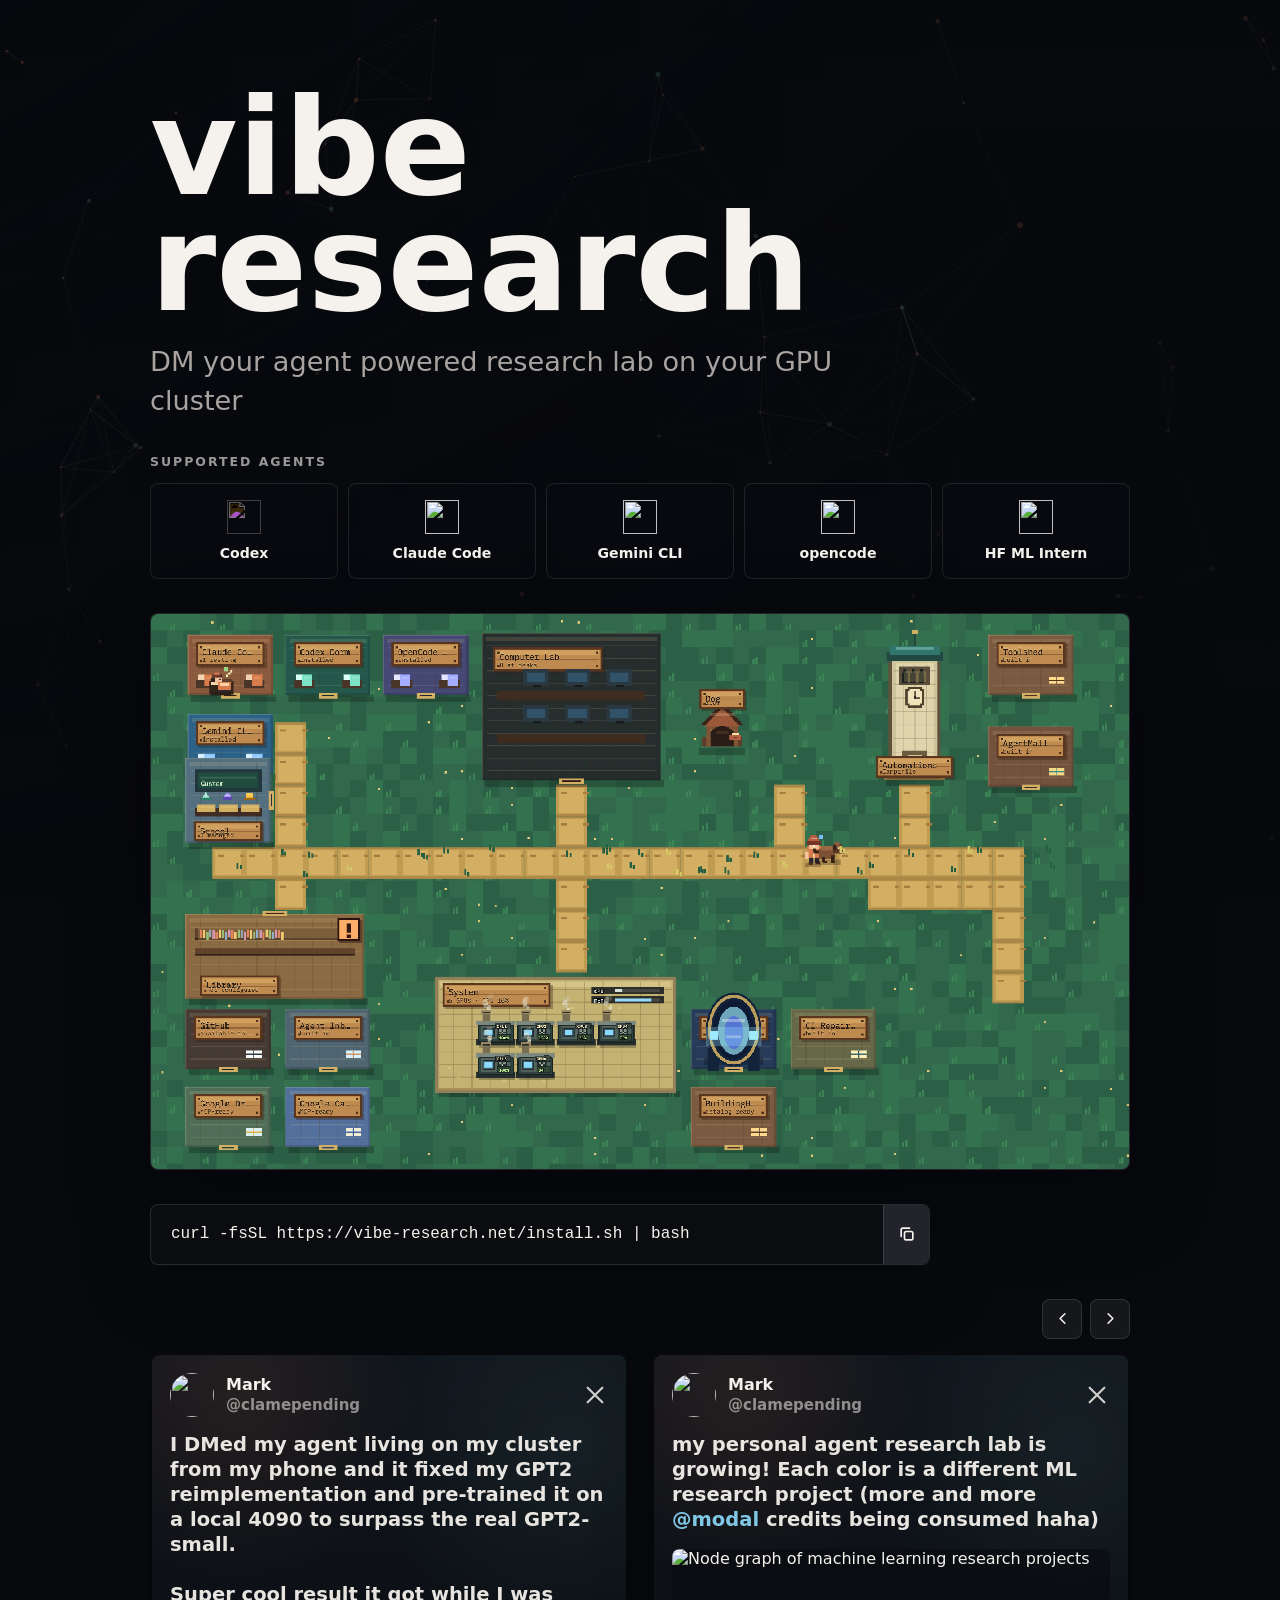
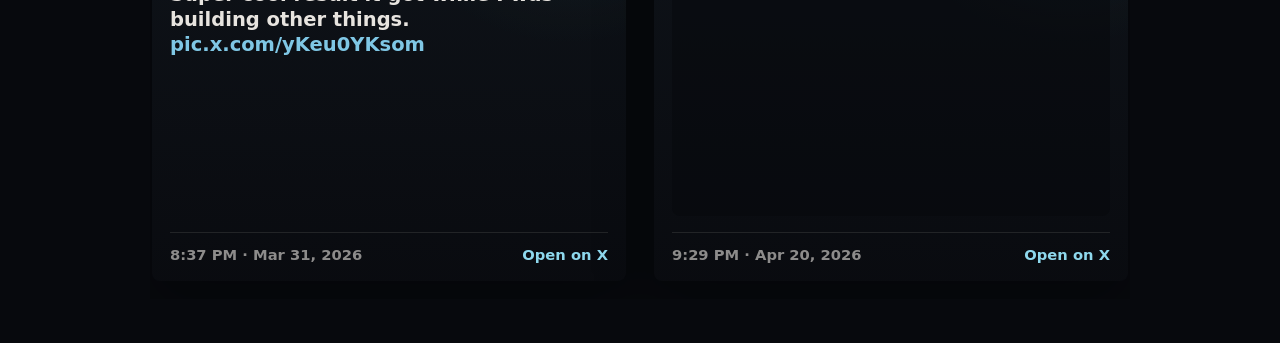
==== index.html @ 7eaaf7f4 "Add Agent Town screenshot to homepage" ====
<!doctype html>
<html lang="en">
  <head>
    <meta charset="utf-8">
    <meta name="viewport" content="width=device-width, initial-scale=1">
    <meta
      name="description"
      content="DM your agent powered research lab on your GPU cluster"
    >
    <link
      rel="icon"
      href="data:image/svg+xml,%3Csvg xmlns='http://www.w3.org/2000/svg' viewBox='0 0 64 64'%3E%3Crect width='64' height='64' rx='14' fill='%23111114'/%3E%3Cpath d='M13 42 25 17l10 21 6-13 10 17' fill='none' stroke='%23ff8c5f' stroke-width='5' stroke-linecap='round' stroke-linejoin='round'/%3E%3Cpath d='M13 50h38' stroke='%23f5f1ec' stroke-width='5' stroke-linecap='round'/%3E%3C/svg%3E"
    >
    <title>vibe research</title>
    <style>
      :root {
        color-scheme: dark;
        font-family:
          Inter, ui-sans-serif, system-ui, -apple-system, BlinkMacSystemFont,
          "Segoe UI", sans-serif;
        --bg: #07090d;
        --panel-2: #23242b;
        --line: rgba(245, 241, 236, 0.12);
        --text: #f5f1ec;
        --muted: #a8a3a0;
        --accent: #ff8c5f;
        --accent-2: #7ac7b7;
      }

      * {
        box-sizing: border-box;
      }

      html {
        min-height: 100%;
        background: var(--bg);
      }

      body {
        min-height: 100vh;
        margin: 0;
        overflow-x: hidden;
        background: var(--bg);
        color: var(--text);
        font-synthesis: none;
        text-rendering: optimizeLegibility;
      }

      button,
      code {
        font: inherit;
      }

      button {
        border: 0;
      }

      a {
        color: inherit;
      }

      .graph-bg {
        position: fixed;
        inset: 0;
        z-index: 0;
        width: 100vw;
        height: 100vh;
        pointer-events: none;
      }

      body::after {
        content: "";
        position: fixed;
        inset: 0;
        z-index: 0;
        pointer-events: none;
        background:
          linear-gradient(90deg, rgba(7, 9, 13, 0.12), rgba(7, 9, 13, 0.5) 72%),
          linear-gradient(180deg, rgba(7, 9, 13, 0.02), rgba(7, 9, 13, 0.7));
      }

      .page {
        position: relative;
        z-index: 1;
        width: min(980px, calc(100% - 32px));
        min-height: 100vh;
        margin: 0 auto;
        padding: clamp(56px, 10vh, 110px) 0 44px;
        display: grid;
        align-content: start;
        gap: 34px;
      }

      .hero {
        display: grid;
        gap: 22px;
      }

      h1 {
        margin: 0;
        color: var(--text);
        font-size: clamp(3.4rem, 11vw, 8.4rem);
        font-weight: 850;
        line-height: 0.86;
        letter-spacing: 0;
      }

      .description {
        max-width: 720px;
        margin: 0;
        color: var(--muted);
        font-size: clamp(1.16rem, 2.7vw, 1.7rem);
        line-height: 1.42;
      }

      .command-block {
        width: min(780px, 100%);
        border: 1px solid var(--line);
        border-radius: 8px;
        display: grid;
        grid-template-columns: 1fr 46px;
        align-items: stretch;
        overflow: hidden;
        background: rgba(13, 14, 18, 0.8);
        box-shadow: 0 20px 68px rgba(0, 0, 0, 0.26);
      }

      pre {
        min-width: 0;
        margin: 0;
        padding: 18px 20px;
        overflow-x: auto;
      }

      code {
        color: #f7f2eb;
        font-family: "SFMono-Regular", Consolas, "Liberation Mono", monospace;
        font-size: clamp(0.86rem, 2vw, 1rem);
        line-height: 1.45;
        white-space: nowrap;
      }

      .copy-button {
        width: 46px;
        min-height: 46px;
        border-left: 1px solid var(--line);
        display: grid;
        place-items: center;
        background: var(--panel-2);
        color: var(--text);
        cursor: pointer;
        transition:
          background 160ms ease,
          color 160ms ease;
      }

      .copy-button:hover,
      .copy-button:focus-visible {
        background: #2e3039;
        color: var(--accent);
        outline: none;
      }

      .copy-button svg {
        width: 20px;
        height: 20px;
      }

      .copy-status {
        position: absolute;
        width: 1px;
        height: 1px;
        overflow: hidden;
        clip: rect(0, 0, 0, 0);
        white-space: nowrap;
      }

      .agents-section {
        display: grid;
        gap: 14px;
      }

      .section-title {
        margin: 0;
        color: rgba(245, 241, 236, 0.62);
        font-size: 0.78rem;
        font-weight: 780;
        letter-spacing: 0.16em;
        text-transform: uppercase;
      }

      .agent-grid {
        display: grid;
        grid-template-columns: repeat(5, minmax(0, 1fr));
        gap: 10px;
      }

      .agent-card {
        min-height: 96px;
        border: 1px solid rgba(245, 241, 236, 0.1);
        border-radius: 8px;
        padding: 14px 12px;
        display: grid;
        align-content: center;
        justify-items: center;
        gap: 11px;
        background: rgba(10, 12, 17, 0.58);
        backdrop-filter: blur(8px);
      }

      .agent-logo {
        width: 34px;
        height: 34px;
        object-fit: contain;
      }

      .agent-logo.is-inverted {
        filter: invert(1);
      }

      .agent-name {
        color: var(--text);
        font-size: 0.88rem;
        font-weight: 760;
        line-height: 1.2;
        text-align: center;
      }

      .product-shot {
        width: 100%;
        display: grid;
      }

      .product-shot img {
        display: block;
        width: 100%;
        height: auto;
        border: 1px solid rgba(245, 241, 236, 0.12);
        border-radius: 8px;
        background: rgba(10, 12, 17, 0.58);
        box-shadow: 0 26px 80px rgba(0, 0, 0, 0.34);
        image-rendering: pixelated;
      }

      .install-section {
        display: grid;
        justify-items: start;
      }

      .carousel-shell {
        display: grid;
        gap: 16px;
      }

      .carousel-controls {
        display: flex;
        justify-content: flex-end;
        gap: 8px;
      }

      .carousel-button {
        width: 40px;
        height: 40px;
        border: 1px solid var(--line);
        border-radius: 8px;
        display: grid;
        place-items: center;
        background: rgba(25, 26, 31, 0.86);
        color: var(--text);
        cursor: pointer;
        transition:
          border-color 160ms ease,
          color 160ms ease,
          transform 160ms ease;
      }

      .carousel-button:hover,
      .carousel-button:focus-visible {
        border-color: rgba(255, 140, 95, 0.56);
        color: var(--accent);
        outline: none;
      }

      .carousel-button:active {
        transform: translateY(1px);
      }

      .carousel-button svg {
        width: 19px;
        height: 19px;
      }

      .tweet-carousel {
        display: grid;
        grid-auto-columns: minmax(300px, min(560px, 86vw));
        grid-auto-flow: column;
        gap: 28px;
        overflow-x: auto;
        overscroll-behavior-x: contain;
        padding: 0 2px 18px;
        scroll-padding-inline: 2px;
        scroll-snap-type: x mandatory;
        scrollbar-color: rgba(255, 140, 95, 0.7) transparent;
      }

      .tweet-card {
        position: relative;
        min-height: 292px;
        border-radius: 8px;
        padding: 18px;
        display: flex;
        flex-direction: column;
        gap: 16px;
        overflow: hidden;
        background:
          linear-gradient(180deg, rgba(17, 23, 30, 0.9), rgba(10, 12, 17, 0.78)),
          rgba(10, 12, 17, 0.7);
        box-shadow: 0 22px 60px rgba(0, 0, 0, 0.3);
        scroll-snap-align: start;
      }

      .tweet-card::before {
        content: "";
        position: absolute;
        inset: 0;
        background:
          radial-gradient(circle at 18% 8%, rgba(255, 140, 95, 0.13), transparent 30%),
          radial-gradient(circle at 88% 18%, rgba(122, 199, 183, 0.1), transparent 34%);
        opacity: 0.72;
        pointer-events: none;
      }

      .tweet-card > * {
        position: relative;
        z-index: 1;
      }

      .tweet-link {
        display: flex;
        flex-direction: column;
        gap: 16px;
        min-height: 100%;
        color: inherit;
        text-decoration: none;
      }

      .tweet-header {
        display: grid;
        grid-template-columns: 44px 1fr 24px;
        align-items: center;
        gap: 12px;
      }

      .tweet-avatar {
        width: 44px;
        height: 44px;
        border-radius: 999px;
        object-fit: cover;
      }

      .tweet-author {
        display: grid;
        gap: 2px;
        min-width: 0;
      }

      .tweet-name {
        color: var(--text);
        font-size: 1rem;
        font-weight: 800;
        line-height: 1.1;
      }

      .tweet-handle {
        color: rgba(245, 241, 236, 0.54);
        font-size: 0.94rem;
        font-weight: 680;
        line-height: 1.2;
      }

      .tweet-x {
        width: 22px;
        height: 22px;
        color: rgba(245, 241, 236, 0.84);
      }

      .tweet-text {
        margin: 0;
        color: rgba(245, 241, 236, 0.94);
        font-size: clamp(1.02rem, 2vw, 1.22rem);
        font-weight: 640;
        line-height: 1.28;
      }

      .tweet-text .mention,
      .tweet-text .post-link {
        color: #7fc7e5;
      }

      .tweet-media {
        width: 100%;
        aspect-ratio: 1.64 / 1;
        border-radius: 8px;
        object-fit: cover;
        background: rgba(7, 9, 13, 0.5);
      }

      .tweet-spacer {
        flex: 1;
      }

      .tweet-footer {
        margin-top: auto;
        border-top: 1px solid rgba(245, 241, 236, 0.1);
        padding-top: 13px;
        display: flex;
        align-items: center;
        justify-content: space-between;
        gap: 18px;
        color: rgba(245, 241, 236, 0.56);
        font-size: 0.92rem;
        font-weight: 680;
      }

      .tweet-cta {
        color: #8ed8ed;
        white-space: nowrap;
      }

      @media (max-width: 640px) {
        .page {
          width: min(100% - 24px, 980px);
          padding-top: 42px;
          gap: 26px;
        }

        .hero {
          gap: 18px;
        }

        .command-block {
          grid-template-columns: 1fr 44px;
        }

        pre {
          padding: 15px 14px;
        }

        code {
          white-space: normal;
          overflow-wrap: anywhere;
        }

        .agent-grid {
          grid-template-columns: repeat(2, minmax(0, 1fr));
        }

        .agent-card:last-child {
          grid-column: 1 / -1;
        }

        .tweet-carousel {
          grid-auto-columns: minmax(282px, 88vw);
          gap: 18px;
        }

        .tweet-card {
          padding: 16px;
        }

        .tweet-footer {
          align-items: flex-start;
          flex-direction: column;
          gap: 8px;
        }
      }
    </style>
  </head>
  <body>
    <canvas class="graph-bg" aria-hidden="true"></canvas>
    <main class="page">
      <section class="hero" aria-labelledby="hero-title">
        <h1 id="hero-title">vibe research</h1>
        <p class="description">DM your agent powered research lab on your GPU cluster</p>
      </section>

      <section class="agents-section" aria-labelledby="agents-title">
        <h2 class="section-title" id="agents-title">Supported agents</h2>
        <div class="agent-grid">
          <div class="agent-card">
            <img class="agent-logo is-inverted" src="https://cdn.jsdelivr.net/npm/simple-icons@latest/icons/openai.svg" alt="" loading="lazy">
            <span class="agent-name">Codex</span>
          </div>
          <div class="agent-card">
            <img class="agent-logo" src="https://cdn.simpleicons.org/anthropic/white" alt="" loading="lazy">
            <span class="agent-name">Claude Code</span>
          </div>
          <div class="agent-card">
            <img class="agent-logo" src="https://cdn.simpleicons.org/googlegemini/white" alt="" loading="lazy">
            <span class="agent-name">Gemini CLI</span>
          </div>
          <div class="agent-card">
            <img class="agent-logo" src="https://opencode.ai/favicon.svg" alt="" loading="lazy">
            <span class="agent-name">opencode</span>
          </div>
          <div class="agent-card">
            <img class="agent-logo" src="https://cdn.simpleicons.org/huggingface/white" alt="" loading="lazy">
            <span class="agent-name">HF ML Intern</span>
          </div>
        </div>
      </section>

      <section class="product-shot" aria-label="Vibe Research town preview">
        <img
          src="assets/agent-town-homepage.png"
          alt="Pixel-art Vibe Research town with agent buildings, a system dashboard, and automation tools"
          width="2442"
          height="1384"
          loading="eager"
        >
      </section>

      <section class="install-section" aria-label="Install command">
        <div class="command-block">
          <pre><code id="install-command">curl -fsSL https://vibe-research.net/install.sh | bash</code></pre>
          <button class="copy-button" type="button" aria-label="Copy install command" title="Copy install command">
            <svg viewBox="0 0 24 24" fill="none" aria-hidden="true">
              <rect x="9" y="9" width="10" height="10" rx="2" stroke="currentColor" stroke-width="2"/>
              <path d="M5 15V7a2 2 0 0 1 2-2h8" stroke="currentColor" stroke-width="2" stroke-linecap="round"/>
            </svg>
          </button>
          <span class="copy-status" aria-live="polite"></span>
        </div>
      </section>

      <section class="carousel-shell" aria-label="Twitter posts">
        <div class="carousel-controls" aria-hidden="false">
          <button class="carousel-button" type="button" data-carousel-prev aria-label="Previous post" title="Previous post">
            <svg viewBox="0 0 24 24" fill="none" aria-hidden="true">
              <path d="m15 18-6-6 6-6" stroke="currentColor" stroke-width="2" stroke-linecap="round" stroke-linejoin="round"/>
            </svg>
          </button>
          <button class="carousel-button" type="button" data-carousel-next aria-label="Next post" title="Next post">
            <svg viewBox="0 0 24 24" fill="none" aria-hidden="true">
              <path d="m9 6 6 6-6 6" stroke="currentColor" stroke-width="2" stroke-linecap="round" stroke-linejoin="round"/>
            </svg>
          </button>
        </div>
        <div class="tweet-carousel">
          <article class="tweet-card">
            <a class="tweet-link" href="https://twitter.com/clamepending/status/2039185482639462763" target="_blank" rel="noopener noreferrer">
              <div class="tweet-header">
                <img class="tweet-avatar" src="https://pbs.twimg.com/profile_images/2018949554578829313/se3XyS46_normal.jpg" alt="" loading="lazy">
                <div class="tweet-author">
                  <span class="tweet-name">Mark</span>
                  <span class="tweet-handle">@clamepending</span>
                </div>
                <svg class="tweet-x" viewBox="0 0 24 24" fill="none" aria-hidden="true">
                  <path d="m4 4 16 16M20 4 4 20" stroke="currentColor" stroke-width="2.35" stroke-linecap="round"/>
                </svg>
              </div>
              <p class="tweet-text">
                I DMed my agent living on my cluster from my phone and it fixed my GPT2 reimplementation and pre-trained it on a local 4090 to surpass the real GPT2-small.<br><br>
                Super cool result it got while I was building other things. <span class="post-link">pic.x.com/yKeu0YKsom</span>
              </p>
              <div class="tweet-spacer"></div>
              <div class="tweet-footer">
                <span>8:37 PM · Mar 31, 2026</span>
                <span class="tweet-cta">Open on X</span>
              </div>
            </a>
          </article>
          <article class="tweet-card">
            <a class="tweet-link" href="https://twitter.com/clamepending/status/2046446202657616231" target="_blank" rel="noopener noreferrer">
              <div class="tweet-header">
                <img class="tweet-avatar" src="https://pbs.twimg.com/profile_images/2018949554578829313/se3XyS46_normal.jpg" alt="" loading="lazy">
                <div class="tweet-author">
                  <span class="tweet-name">Mark</span>
                  <span class="tweet-handle">@clamepending</span>
                </div>
                <svg class="tweet-x" viewBox="0 0 24 24" fill="none" aria-hidden="true">
                  <path d="m4 4 16 16M20 4 4 20" stroke="currentColor" stroke-width="2.35" stroke-linecap="round"/>
                </svg>
              </div>
              <p class="tweet-text">
                my personal agent research lab is growing! Each color is a different ML research project (more and more <span class="mention">@modal</span> credits being consumed haha)
              </p>
              <img class="tweet-media" src="https://pbs.twimg.com/media/HGZvs0DbAAATjp2?format=jpg&amp;name=small" alt="Node graph of machine learning research projects" loading="lazy">
              <div class="tweet-footer">
                <span>9:29 PM · Apr 20, 2026</span>
                <span class="tweet-cta">Open on X</span>
              </div>
            </a>
          </article>
        </div>
      </section>
    </main>

    <script>
      const graphCanvas = document.querySelector(".graph-bg");
      const graphContext = graphCanvas.getContext("2d");
      const pointer = {
        x: window.innerWidth * 0.72,
        y: window.innerHeight * 0.34,
        active: false,
      };
      const reducedMotion = window.matchMedia("(prefers-reduced-motion: reduce)").matches;
      let graphWidth = 0;
      let graphHeight = 0;
      let graphRatio = 1;
      let nodes = [];

      const command = document.querySelector("#install-command");
      const copyButton = document.querySelector(".copy-button");
      const copyStatus = document.querySelector(".copy-status");
      const carousel = document.querySelector(".tweet-carousel");
      const previous = document.querySelector("[data-carousel-prev]");
      const next = document.querySelector("[data-carousel-next]");

      function resetGraph() {
        graphRatio = Math.min(window.devicePixelRatio || 1, 2);
        graphWidth = window.innerWidth;
        graphHeight = window.innerHeight;
        graphCanvas.width = Math.floor(graphWidth * graphRatio);
        graphCanvas.height = Math.floor(graphHeight * graphRatio);
        graphCanvas.style.width = `${graphWidth}px`;
        graphCanvas.style.height = `${graphHeight}px`;
        graphContext.setTransform(graphRatio, 0, 0, graphRatio, 0, 0);

        const nodeCount = Math.round(
          Math.min(150, Math.max(70, (graphWidth * graphHeight) / 14500))
        );

        nodes = Array.from({ length: nodeCount }, () => {
          const speed = reducedMotion ? 0 : 0.14 + Math.random() * 0.28;
          const angle = Math.random() * Math.PI * 2;

          return {
            x: Math.random() * graphWidth,
            y: Math.random() * graphHeight,
            vx: Math.cos(angle) * speed,
            vy: Math.sin(angle) * speed,
            r: 0.9 + Math.random() * 1.7,
            tint: Math.random() > 0.5 ? "warm" : "cool",
          };
        });
      }

      function pointerGlow(x, y) {
        const dx = x - pointer.x;
        const dy = y - pointer.y;
        const distance = Math.sqrt(dx * dx + dy * dy);
        const radius = Math.min(420, Math.max(260, graphWidth * 0.26));
        const glow = Math.max(0, 1 - distance / radius);
        return pointer.active ? glow * glow : glow * glow * 0.28;
      }

      function drawGraph() {
        graphContext.clearRect(0, 0, graphWidth, graphHeight);
        graphContext.fillStyle = "#07090d";
        graphContext.fillRect(0, 0, graphWidth, graphHeight);

        const maxDistance = Math.min(210, Math.max(130, graphWidth / 7));

        for (let index = 0; index < nodes.length; index += 1) {
          const node = nodes[index];

          if (!reducedMotion) {
            node.x += node.vx;
            node.y += node.vy;

            if (node.x < -12) node.x = graphWidth + 12;
            if (node.x > graphWidth + 12) node.x = -12;
            if (node.y < -12) node.y = graphHeight + 12;
            if (node.y > graphHeight + 12) node.y = -12;
          }

          for (let nextIndex = index + 1; nextIndex < nodes.length; nextIndex += 1) {
            const other = nodes[nextIndex];
            const dx = node.x - other.x;
            const dy = node.y - other.y;
            const distance = Math.sqrt(dx * dx + dy * dy);

            if (distance > maxDistance) continue;

            const midX = (node.x + other.x) / 2;
            const midY = (node.y + other.y) / 2;
            const localGlow = pointerGlow(midX, midY);
            const alpha = (1 - distance / maxDistance) * (0.14 + localGlow * 1.05);

            graphContext.strokeStyle = `rgba(245, 241, 236, ${alpha})`;
            graphContext.lineWidth = 0.65 + localGlow * 1.7;
            graphContext.beginPath();
            graphContext.moveTo(node.x, node.y);
            graphContext.lineTo(other.x, other.y);
            graphContext.stroke();
          }
        }

        for (const node of nodes) {
          const localGlow = pointerGlow(node.x, node.y);
          const alpha = 0.22 + localGlow * 0.9;
          const color = node.tint === "warm" ? "255, 140, 95" : "122, 199, 183";

          graphContext.fillStyle = `rgba(${color}, ${alpha})`;
          graphContext.beginPath();
          graphContext.arc(node.x, node.y, node.r + localGlow * 2.7, 0, Math.PI * 2);
          graphContext.fill();

          if (localGlow > 0.18) {
            graphContext.fillStyle = `rgba(245, 241, 236, ${localGlow * 0.72})`;
            graphContext.beginPath();
            graphContext.arc(node.x, node.y, node.r * 0.54, 0, Math.PI * 2);
            graphContext.fill();
          }
        }

        requestAnimationFrame(drawGraph);
      }

      window.addEventListener("pointermove", (event) => {
        pointer.x = event.clientX;
        pointer.y = event.clientY;
        pointer.active = true;
      });

      window.addEventListener("pointerleave", () => {
        pointer.active = false;
      });

      window.addEventListener("resize", resetGraph);

      copyButton.addEventListener("click", async () => {
        const text = command.textContent.trim();

        try {
          await navigator.clipboard.writeText(text);
          copyStatus.textContent = "Copied";
        } catch {
          const selection = window.getSelection();
          const range = document.createRange();
          range.selectNodeContents(command);
          selection.removeAllRanges();
          selection.addRange(range);
          copyStatus.textContent = "Selected";
        }
      });

      function scrollCarousel(direction) {
        const card = carousel.querySelector(".tweet-card");
        const amount = card ? card.getBoundingClientRect().width + 28 : 420;
        carousel.scrollBy({ left: direction * amount, behavior: "smooth" });
      }

      previous.addEventListener("click", () => scrollCarousel(-1));
      next.addEventListener("click", () => scrollCarousel(1));

      resetGraph();
      requestAnimationFrame(drawGraph);
    </script>
  </body>
</html>
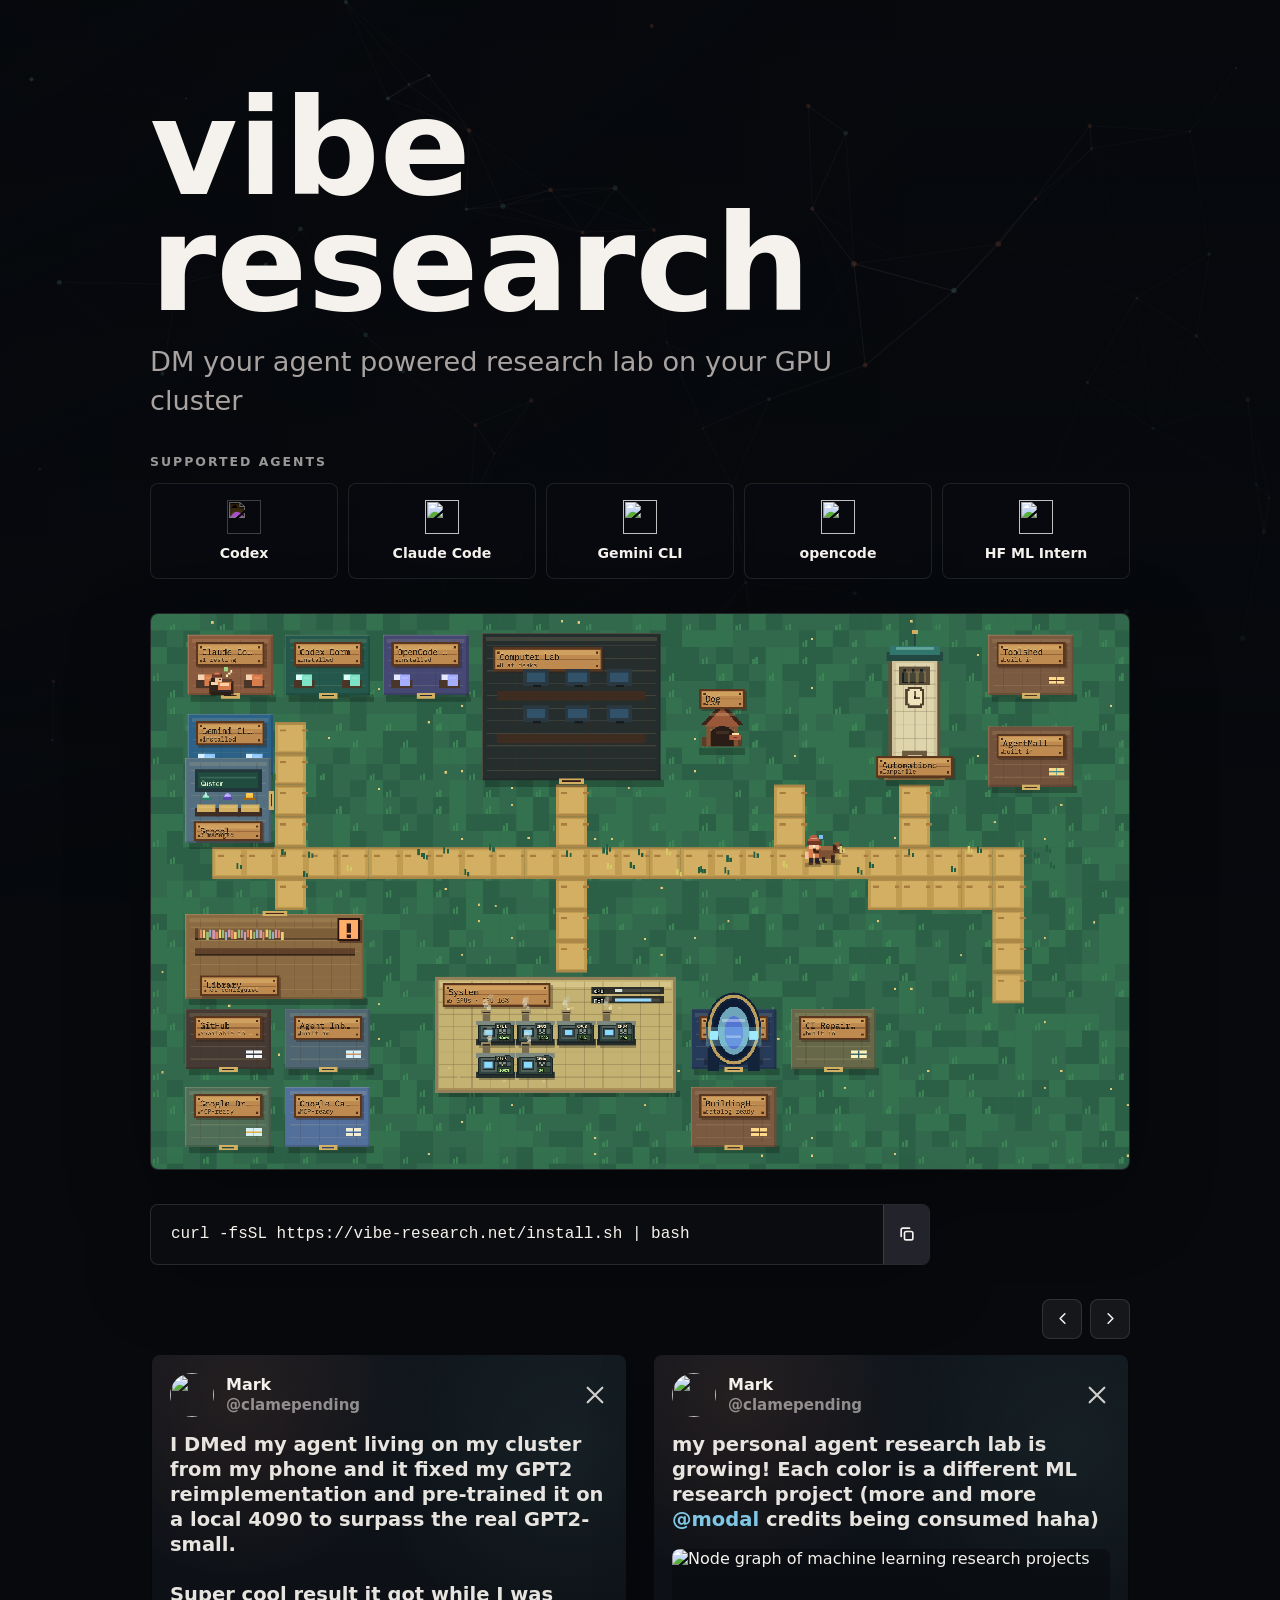
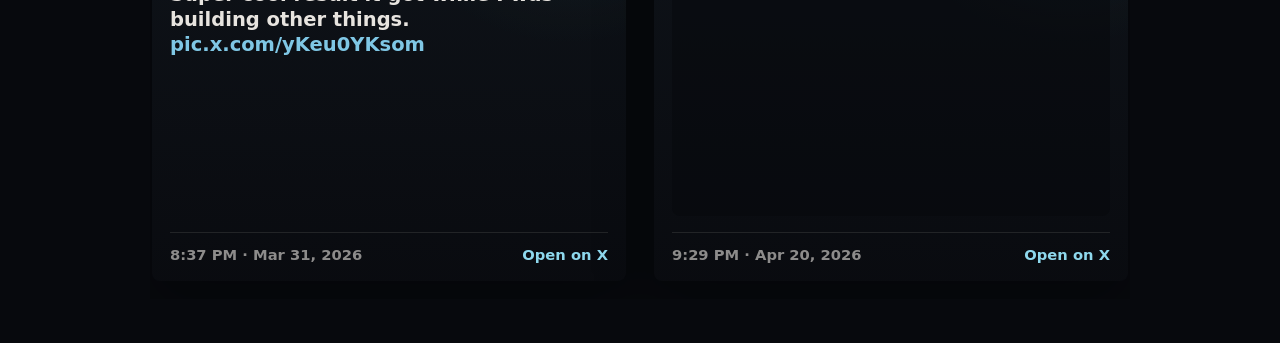
==== commit 565919d3: "Add masterplan page" ====
--- a/index.html
+++ b/index.html
@@ -12,6 +12,11 @@
       href="data:image/svg+xml,%3Csvg xmlns='http://www.w3.org/2000/svg' viewBox='0 0 64 64'%3E%3Crect width='64' height='64' rx='14' fill='%23111114'/%3E%3Cpath d='M13 42 25 17l10 21 6-13 10 17' fill='none' stroke='%23ff8c5f' stroke-width='5' stroke-linecap='round' stroke-linejoin='round'/%3E%3Cpath d='M13 50h38' stroke='%23f5f1ec' stroke-width='5' stroke-linecap='round'/%3E%3C/svg%3E"
     >
     <title>vibe research</title>
+    <script>
+      if (location.hostname === "masterplan.vibe-research.net" && !location.pathname.startsWith("/masterplan/")) {
+        location.replace("/masterplan/");
+      }
+    </script>
     <style>
       :root {
         color-scheme: dark;
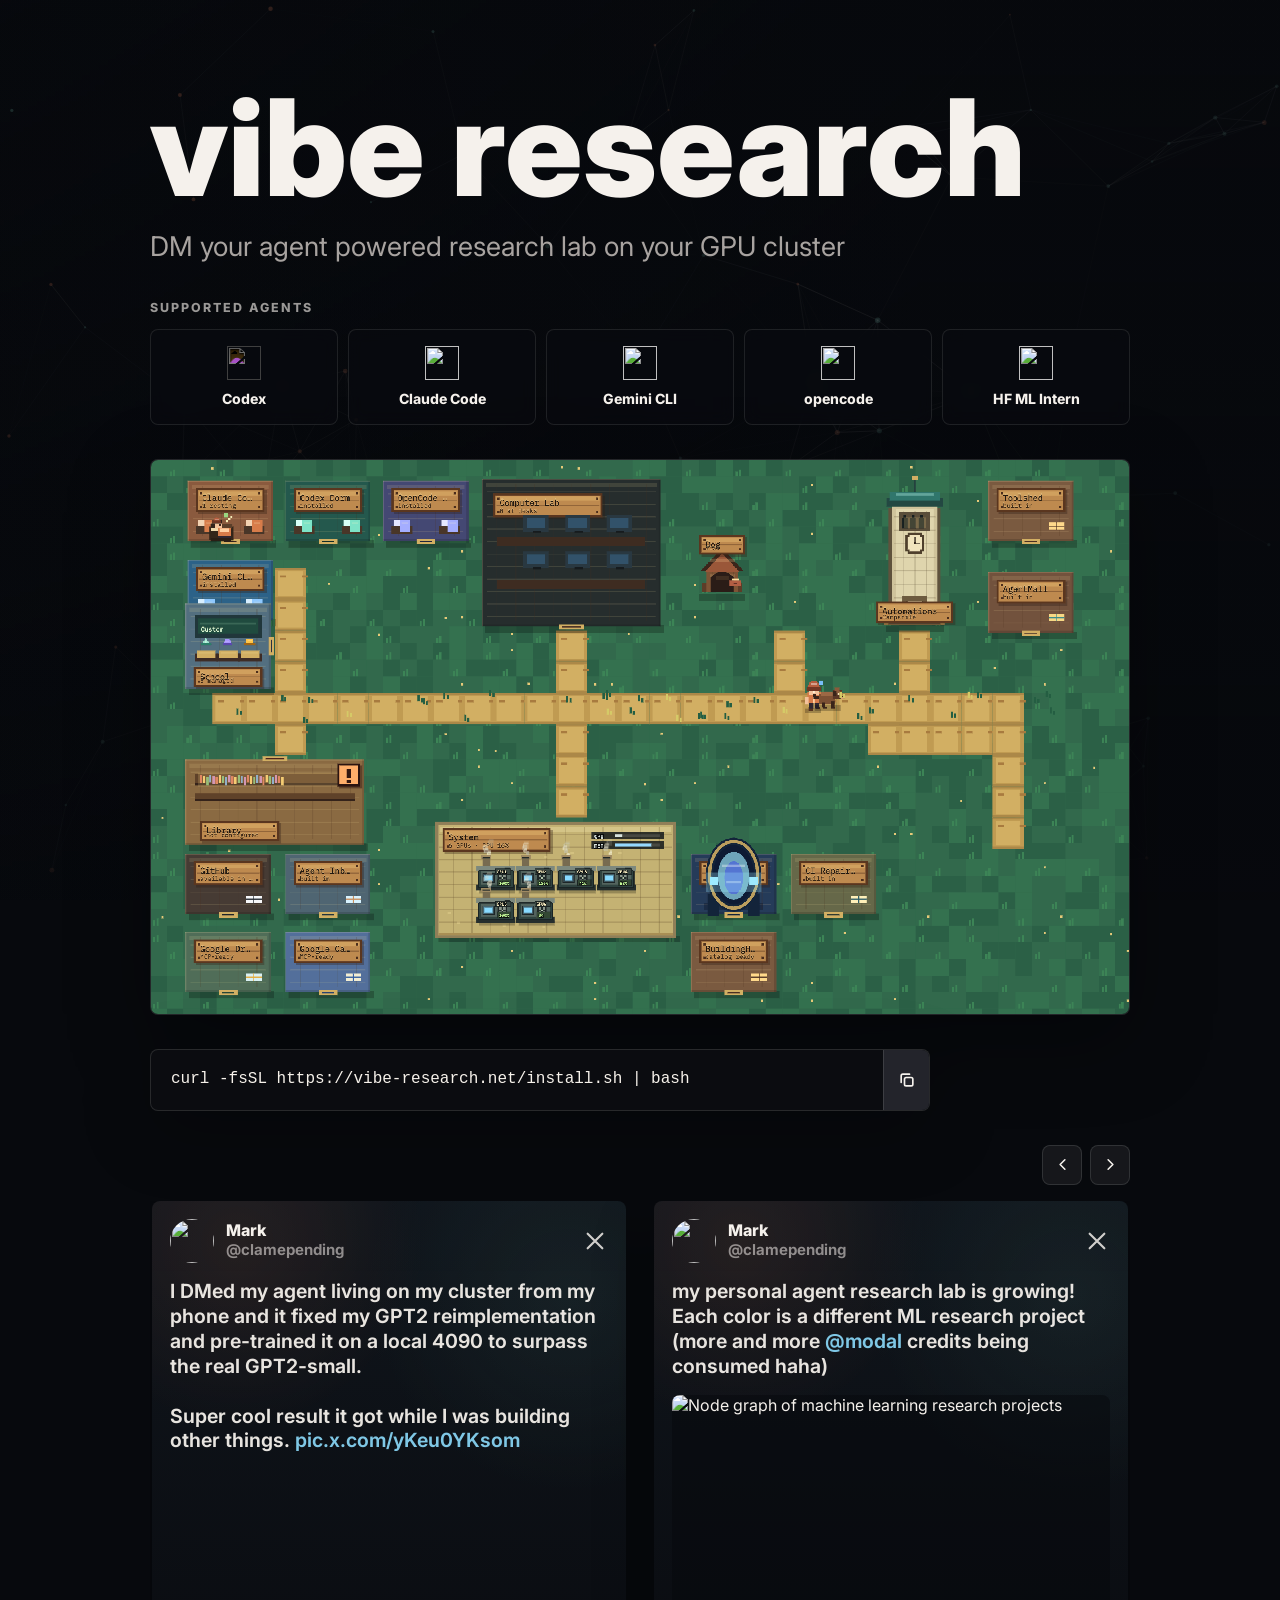
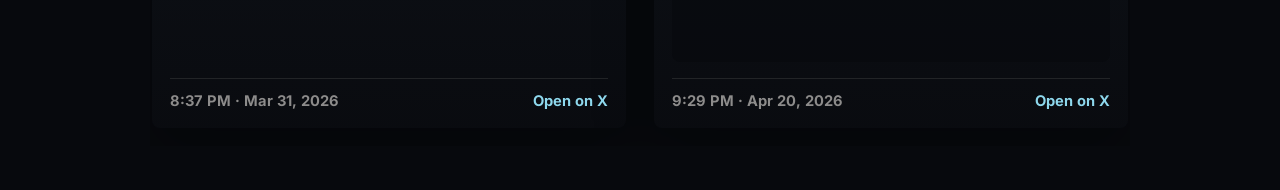
==== commit 4f363ace: "Load Inter font on site pages" ====
--- a/index.html
+++ b/index.html
@@ -7,6 +7,9 @@
       name="description"
       content="DM your agent powered research lab on your GPU cluster"
     >
+    <link rel="preconnect" href="https://fonts.googleapis.com">
+    <link rel="preconnect" href="https://fonts.gstatic.com" crossorigin>
+    <link href="https://fonts.googleapis.com/css2?family=Inter:wght@400..900&display=swap" rel="stylesheet">
     <link
       rel="icon"
       href="data:image/svg+xml,%3Csvg xmlns='http://www.w3.org/2000/svg' viewBox='0 0 64 64'%3E%3Crect width='64' height='64' rx='14' fill='%23111114'/%3E%3Cpath d='M13 42 25 17l10 21 6-13 10 17' fill='none' stroke='%23ff8c5f' stroke-width='5' stroke-linecap='round' stroke-linejoin='round'/%3E%3Cpath d='M13 50h38' stroke='%23f5f1ec' stroke-width='5' stroke-linecap='round'/%3E%3C/svg%3E"
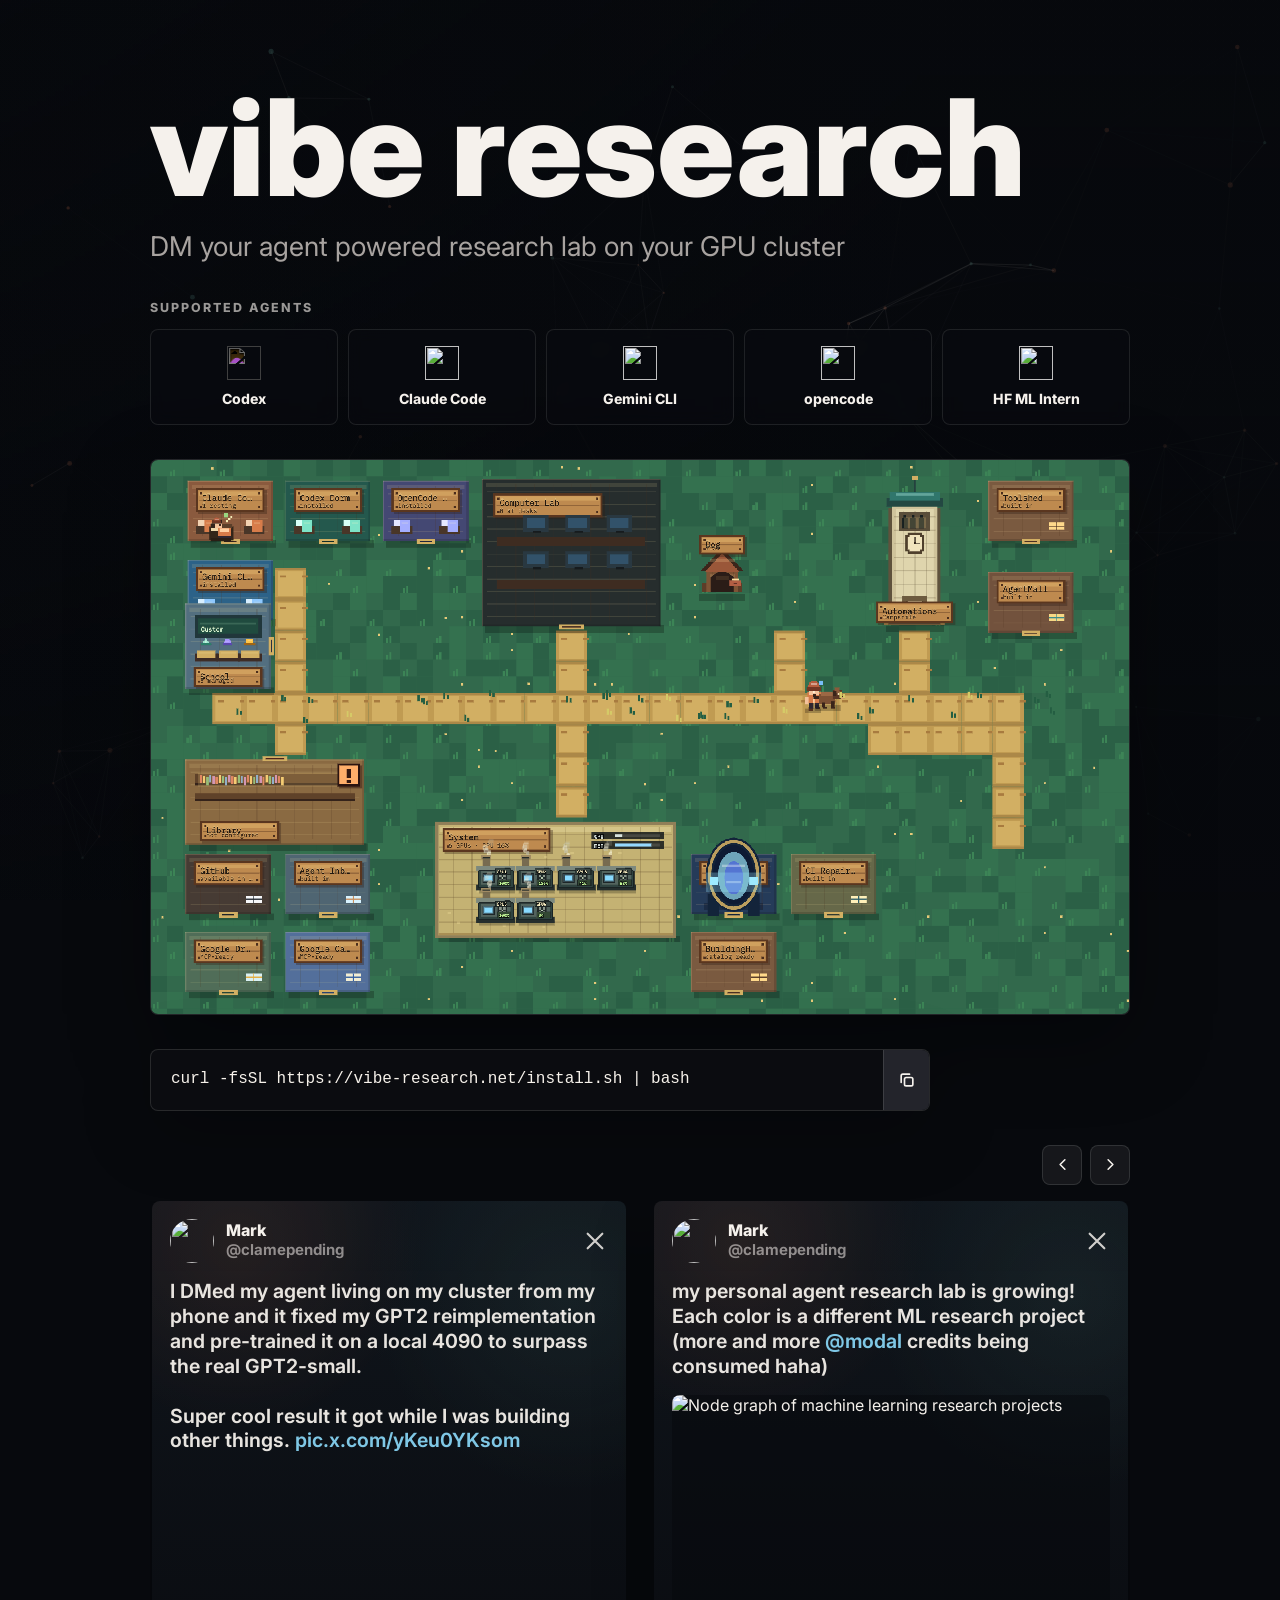
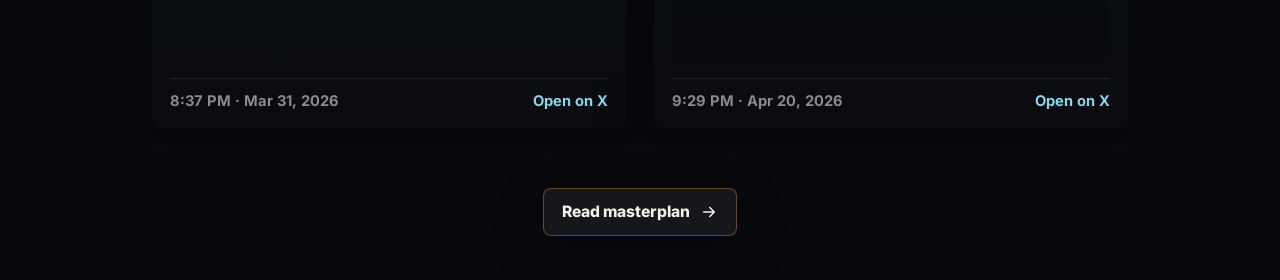
==== commit 8926680d: "Add homepage masterplan button" ====
--- a/index.html
+++ b/index.html
@@ -435,6 +435,49 @@
         white-space: nowrap;
       }
 
+      .masterplan-section {
+        display: flex;
+        justify-content: center;
+        padding: 8px 0 0;
+      }
+
+      .masterplan-button {
+        min-height: 48px;
+        border: 1px solid rgba(255, 140, 95, 0.38);
+        border-radius: 8px;
+        padding: 0 18px;
+        display: inline-flex;
+        align-items: center;
+        justify-content: center;
+        gap: 10px;
+        background: rgba(25, 26, 31, 0.86);
+        color: var(--text);
+        font-size: 0.98rem;
+        font-weight: 780;
+        text-decoration: none;
+        box-shadow: 0 18px 54px rgba(0, 0, 0, 0.24);
+        transition:
+          border-color 160ms ease,
+          color 160ms ease,
+          transform 160ms ease;
+      }
+
+      .masterplan-button:hover,
+      .masterplan-button:focus-visible {
+        border-color: rgba(255, 140, 95, 0.74);
+        color: var(--accent);
+        outline: none;
+      }
+
+      .masterplan-button:active {
+        transform: translateY(1px);
+      }
+
+      .masterplan-button svg {
+        width: 18px;
+        height: 18px;
+      }
+
       @media (max-width: 640px) {
         .page {
           width: min(100% - 24px, 980px);
@@ -480,6 +523,14 @@
           align-items: flex-start;
           flex-direction: column;
           gap: 8px;
+        }
+
+        .masterplan-section {
+          justify-content: stretch;
+        }
+
+        .masterplan-button {
+          width: 100%;
         }
       }
     </style>
@@ -602,6 +653,15 @@
           </article>
         </div>
       </section>
+
+      <section class="masterplan-section" aria-label="Masterplan">
+        <a class="masterplan-button" href="/masterplan/">
+          Read masterplan
+          <svg viewBox="0 0 24 24" fill="none" aria-hidden="true">
+            <path d="M5 12h13M13 6l6 6-6 6" stroke="currentColor" stroke-width="2" stroke-linecap="round" stroke-linejoin="round"/>
+          </svg>
+        </a>
+      </section>
     </main>
 
     <script>
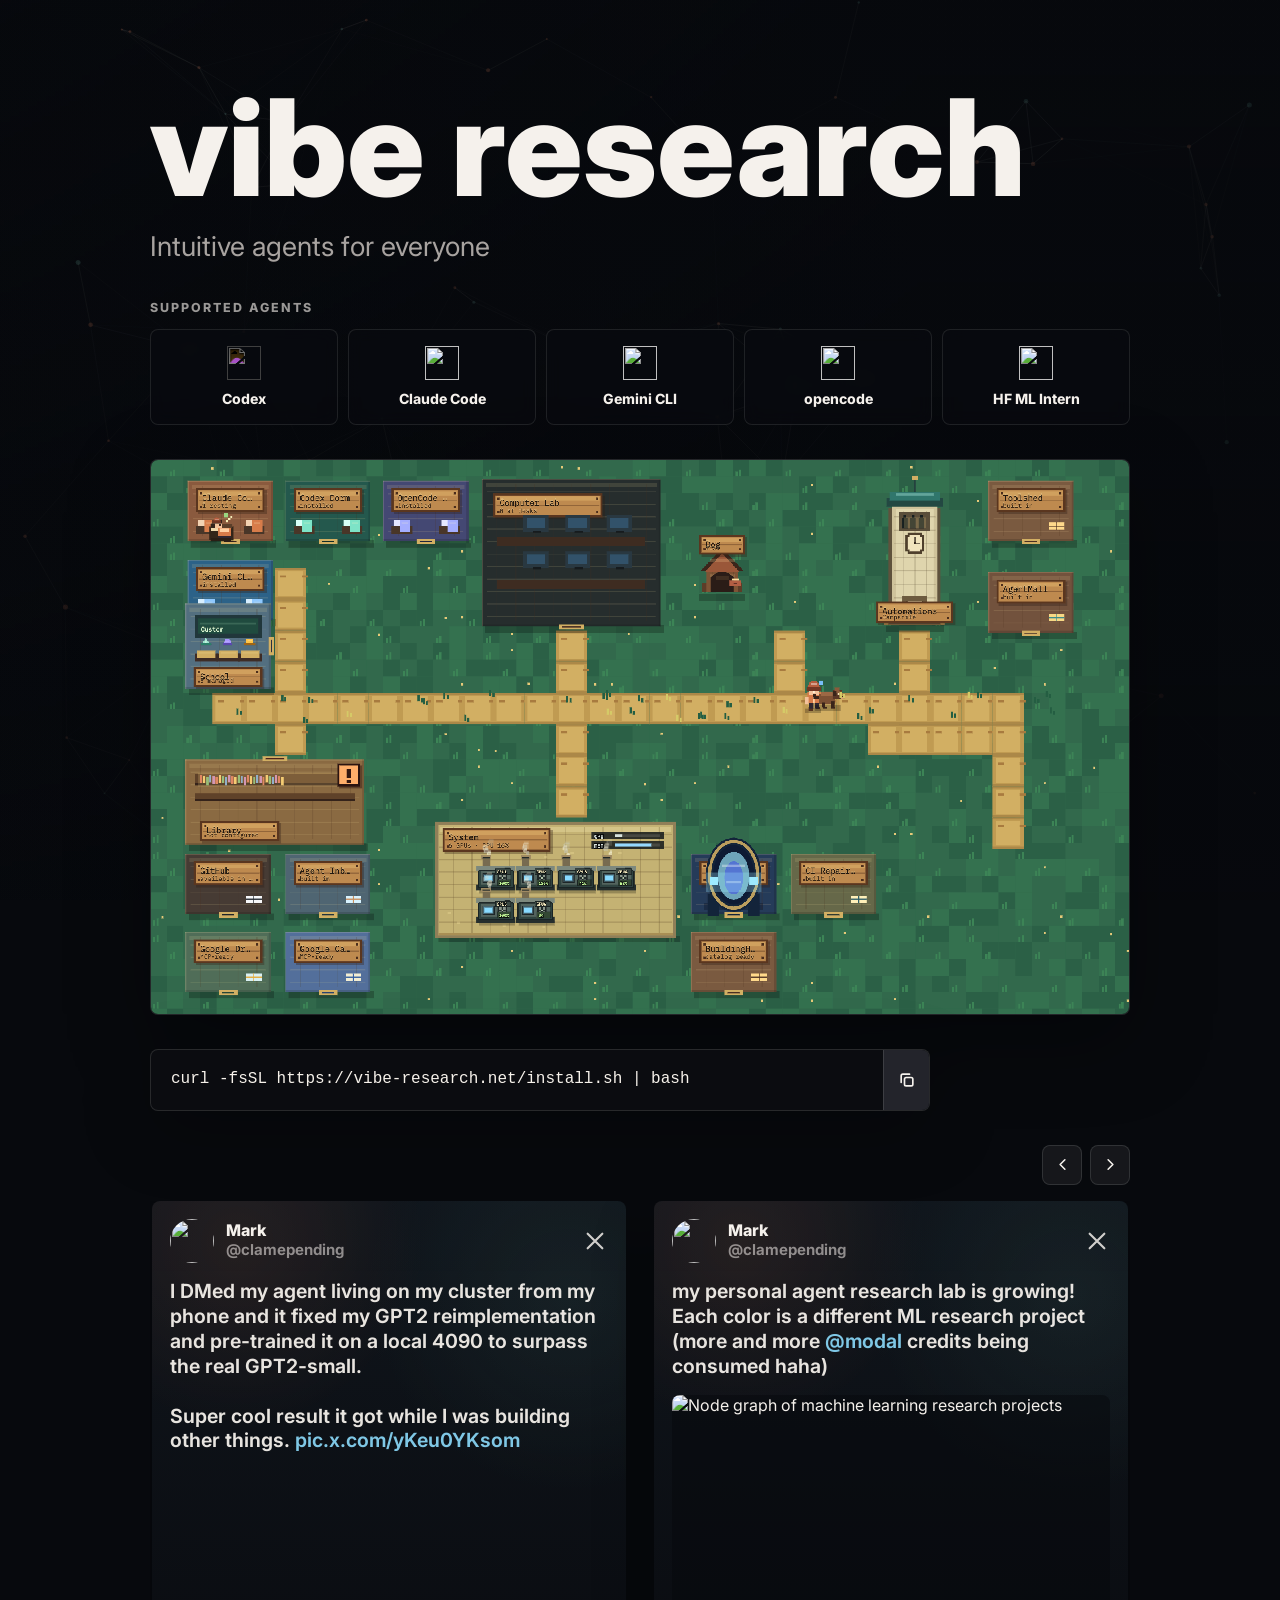
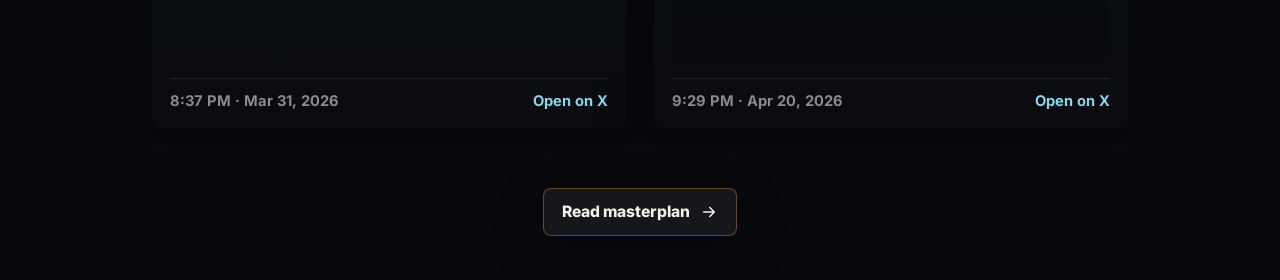
==== commit 0a72e58e: "." ====
--- a/index.html
+++ b/index.html
@@ -5,7 +5,7 @@
     <meta name="viewport" content="width=device-width, initial-scale=1">
     <meta
       name="description"
-      content="DM your agent powered research lab on your GPU cluster"
+      content="Intuitive agents for everyone"
     >
     <link rel="preconnect" href="https://fonts.googleapis.com">
     <link rel="preconnect" href="https://fonts.gstatic.com" crossorigin>
@@ -540,7 +540,7 @@
     <main class="page">
       <section class="hero" aria-labelledby="hero-title">
         <h1 id="hero-title">vibe research</h1>
-        <p class="description">DM your agent powered research lab on your GPU cluster</p>
+        <p class="description">Intuitive agents for everyone</p>
       </section>
 
       <section class="agents-section" aria-labelledby="agents-title">
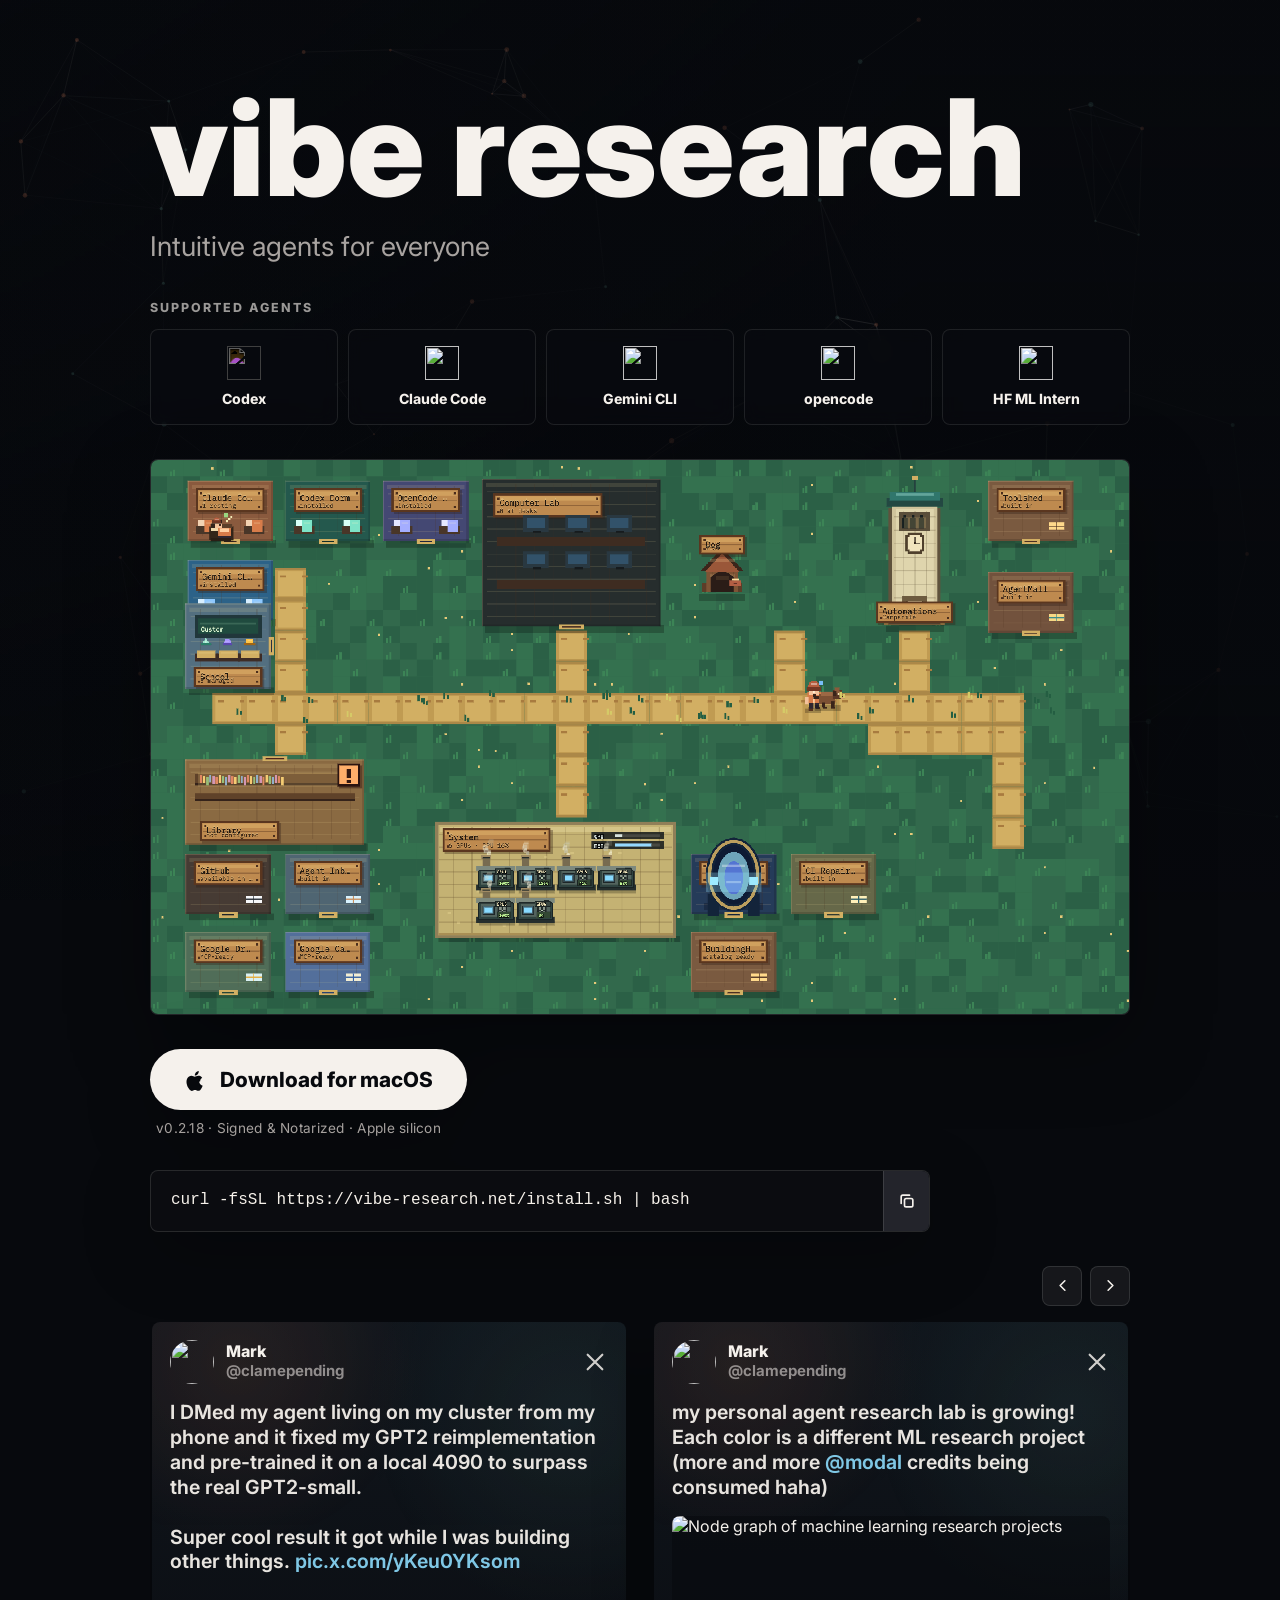
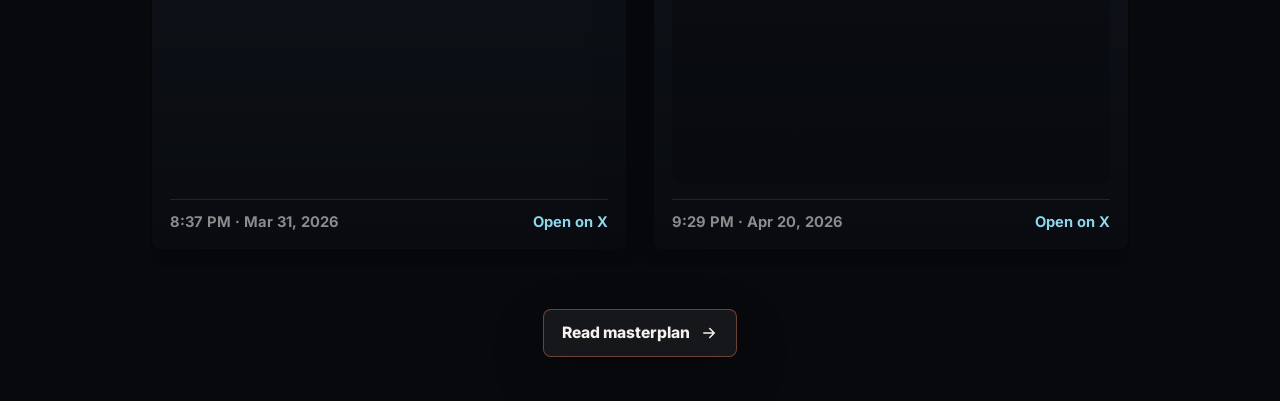
==== commit 298e939c: "Add macOS download button above install command" ====
--- a/index.html
+++ b/index.html
@@ -253,6 +253,51 @@
       .install-section {
         display: grid;
         justify-items: start;
+      }
+
+      .download-section {
+        display: grid;
+        justify-items: start;
+        gap: 10px;
+      }
+
+      .download-button {
+        display: inline-flex;
+        align-items: center;
+        gap: 14px;
+        padding: 18px 34px;
+        background: #f5f1ec;
+        color: #07090d;
+        border-radius: 999px;
+        font-weight: 780;
+        font-size: clamp(1.05rem, 2.3vw, 1.3rem);
+        text-decoration: none;
+        box-shadow: 0 20px 68px rgba(0, 0, 0, 0.32);
+        transition:
+          transform 160ms ease,
+          box-shadow 160ms ease,
+          background 160ms ease;
+      }
+
+      .download-button:hover,
+      .download-button:focus-visible {
+        background: #ffffff;
+        transform: translateY(-2px);
+        box-shadow: 0 26px 82px rgba(0, 0, 0, 0.42);
+        outline: none;
+      }
+
+      .download-apple {
+        width: 22px;
+        height: 22px;
+        fill: currentColor;
+      }
+
+      .download-note {
+        padding-left: 6px;
+        color: var(--muted);
+        font-size: 0.85rem;
+        letter-spacing: 0.02em;
       }
 
       .carousel-shell {
@@ -577,6 +622,20 @@
           height="1384"
           loading="eager"
         >
+      </section>
+
+      <section class="download-section" aria-label="Download Vibe Research for macOS">
+        <a
+          class="download-button"
+          href="https://github.com/Clamepending/vibe-research/releases/latest/download/Vibe-Research-macOS.dmg"
+          aria-label="Download Vibe Research for macOS"
+        >
+          <svg class="download-apple" viewBox="0 0 24 24" aria-hidden="true">
+            <path d="M17.56 13.56c-.02-2.72 2.23-4.03 2.33-4.09-1.27-1.86-3.25-2.11-3.96-2.14-1.69-.17-3.3 1-4.16 1-.87 0-2.19-.98-3.6-.95-1.85.03-3.56 1.08-4.51 2.74-1.93 3.34-.49 8.28 1.37 11 .92 1.33 2 2.82 3.42 2.77 1.38-.06 1.9-.89 3.56-.89 1.66 0 2.13.89 3.59.86 1.49-.03 2.42-1.35 3.32-2.69.98-1.44 1.43-2.86 1.45-2.93-2.45-.64-3.8-2.91-3.81-4.68zM14.99 5.61c.75-.91 1.26-2.19 1.12-3.46-1.08.05-2.4.72-3.17 1.63-.7.8-1.31 2.1-1.14 3.35 1.21.09 2.44-.62 3.19-1.52z"/>
+          </svg>
+          <span>Download for macOS</span>
+        </a>
+        <span class="download-note">v0.2.18 · Signed &amp; Notarized · Apple silicon</span>
       </section>
 
       <section class="install-section" aria-label="Install command">
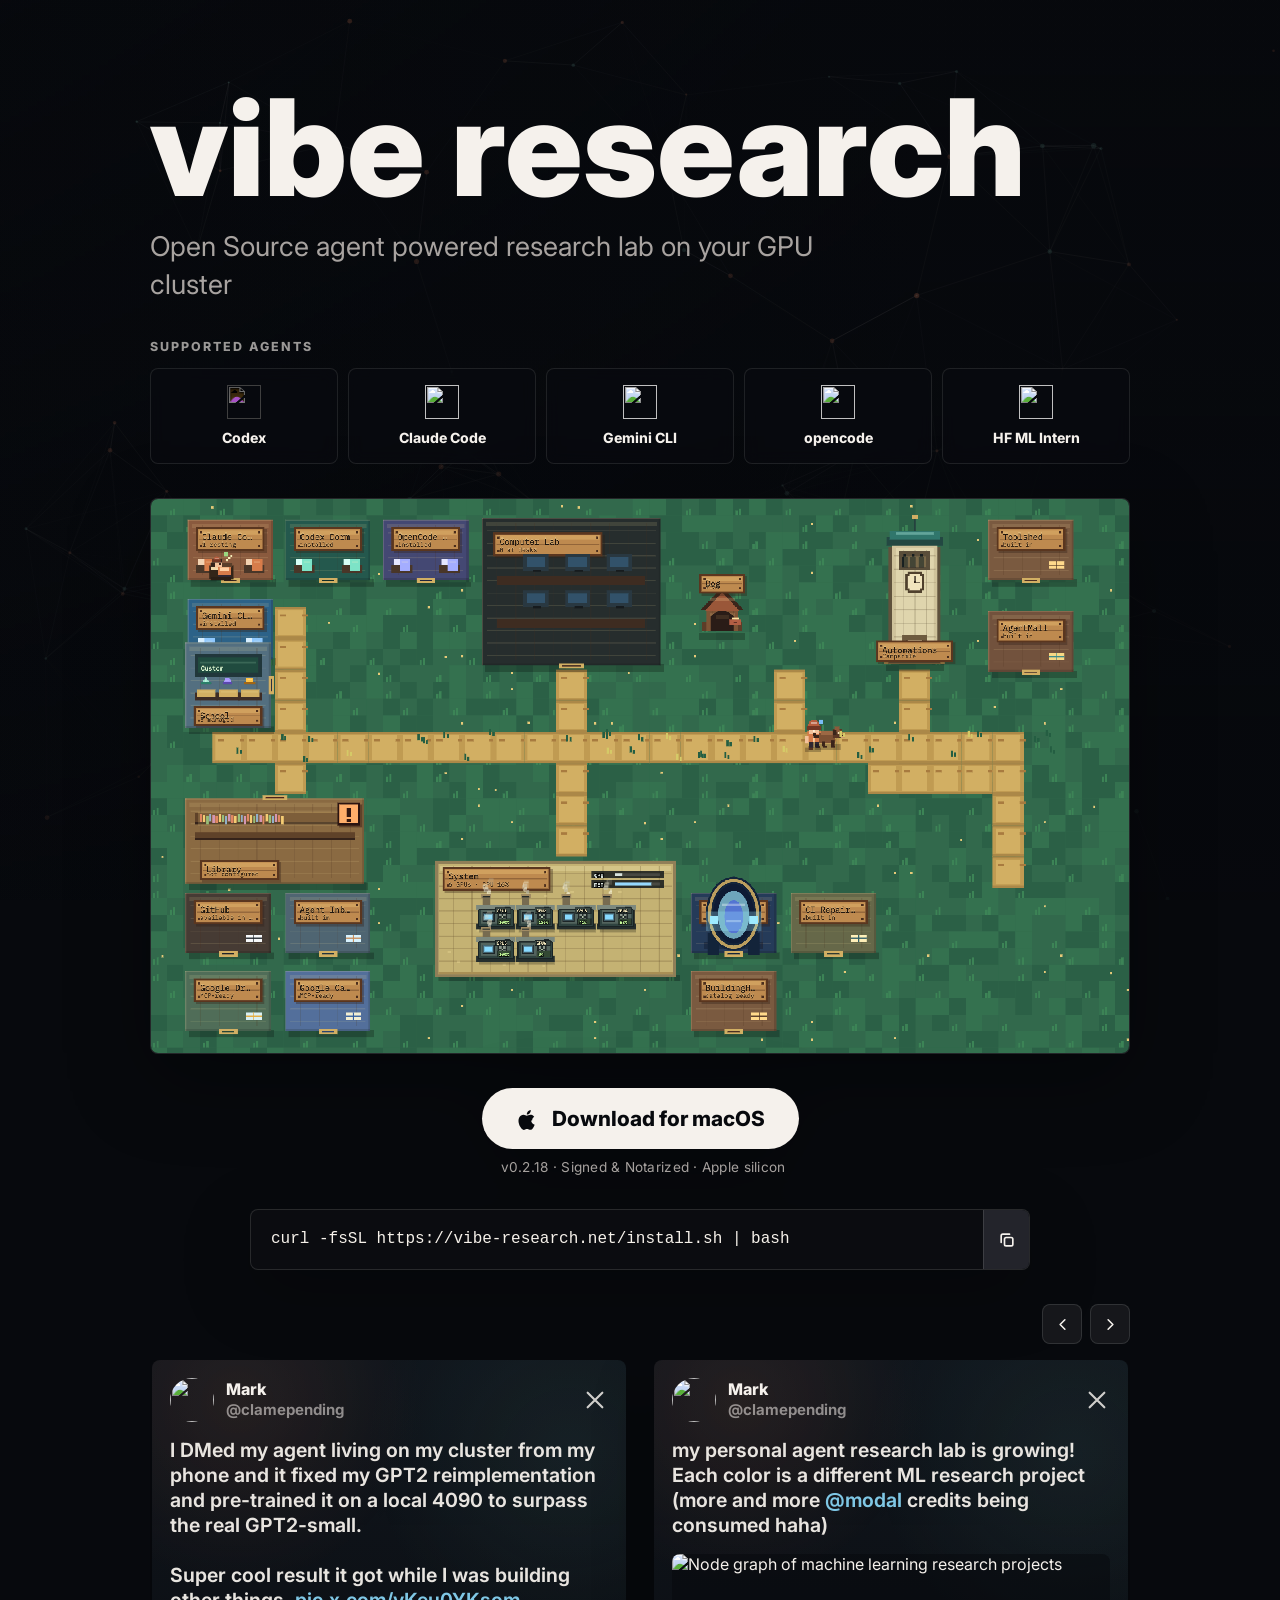
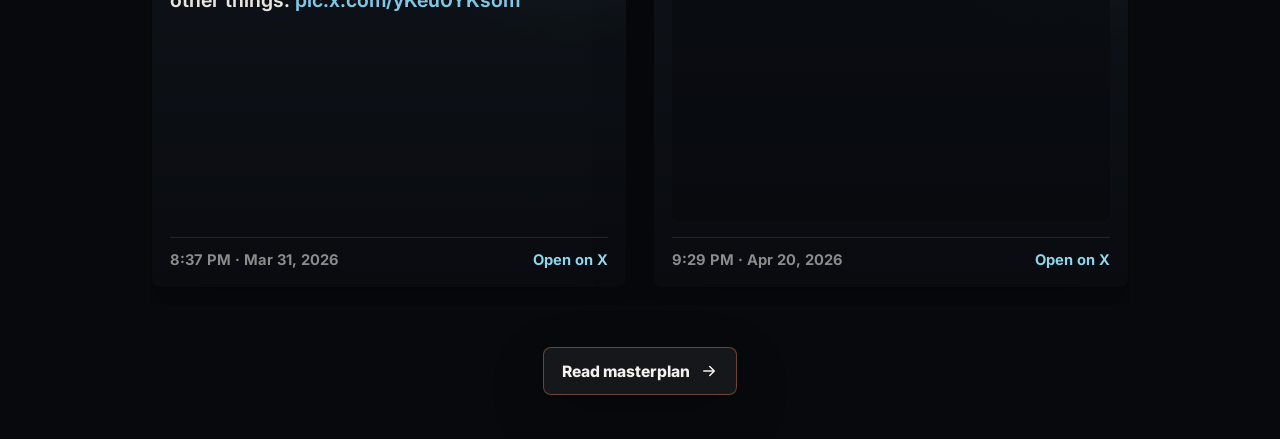
==== commit aa1f366b: "Update tagline to reflect open-source GPU-cluster research lab framing Replaces 'Intuitive agents fo" ====
--- a/index.html
+++ b/index.html
@@ -5,7 +5,7 @@
     <meta name="viewport" content="width=device-width, initial-scale=1">
     <meta
       name="description"
-      content="Intuitive agents for everyone"
+      content="Open Source agent powered research lab on your GPU cluster"
     >
     <link rel="preconnect" href="https://fonts.googleapis.com">
     <link rel="preconnect" href="https://fonts.gstatic.com" crossorigin>
@@ -252,13 +252,14 @@
 
       .install-section {
         display: grid;
-        justify-items: start;
+        justify-items: center;
       }
 
       .download-section {
         display: grid;
-        justify-items: start;
+        justify-items: center;
         gap: 10px;
+        text-align: center;
       }
 
       .download-button {
@@ -585,7 +586,7 @@
     <main class="page">
       <section class="hero" aria-labelledby="hero-title">
         <h1 id="hero-title">vibe research</h1>
-        <p class="description">Intuitive agents for everyone</p>
+        <p class="description">Open Source agent powered research lab on your GPU cluster</p>
       </section>
 
       <section class="agents-section" aria-labelledby="agents-title">
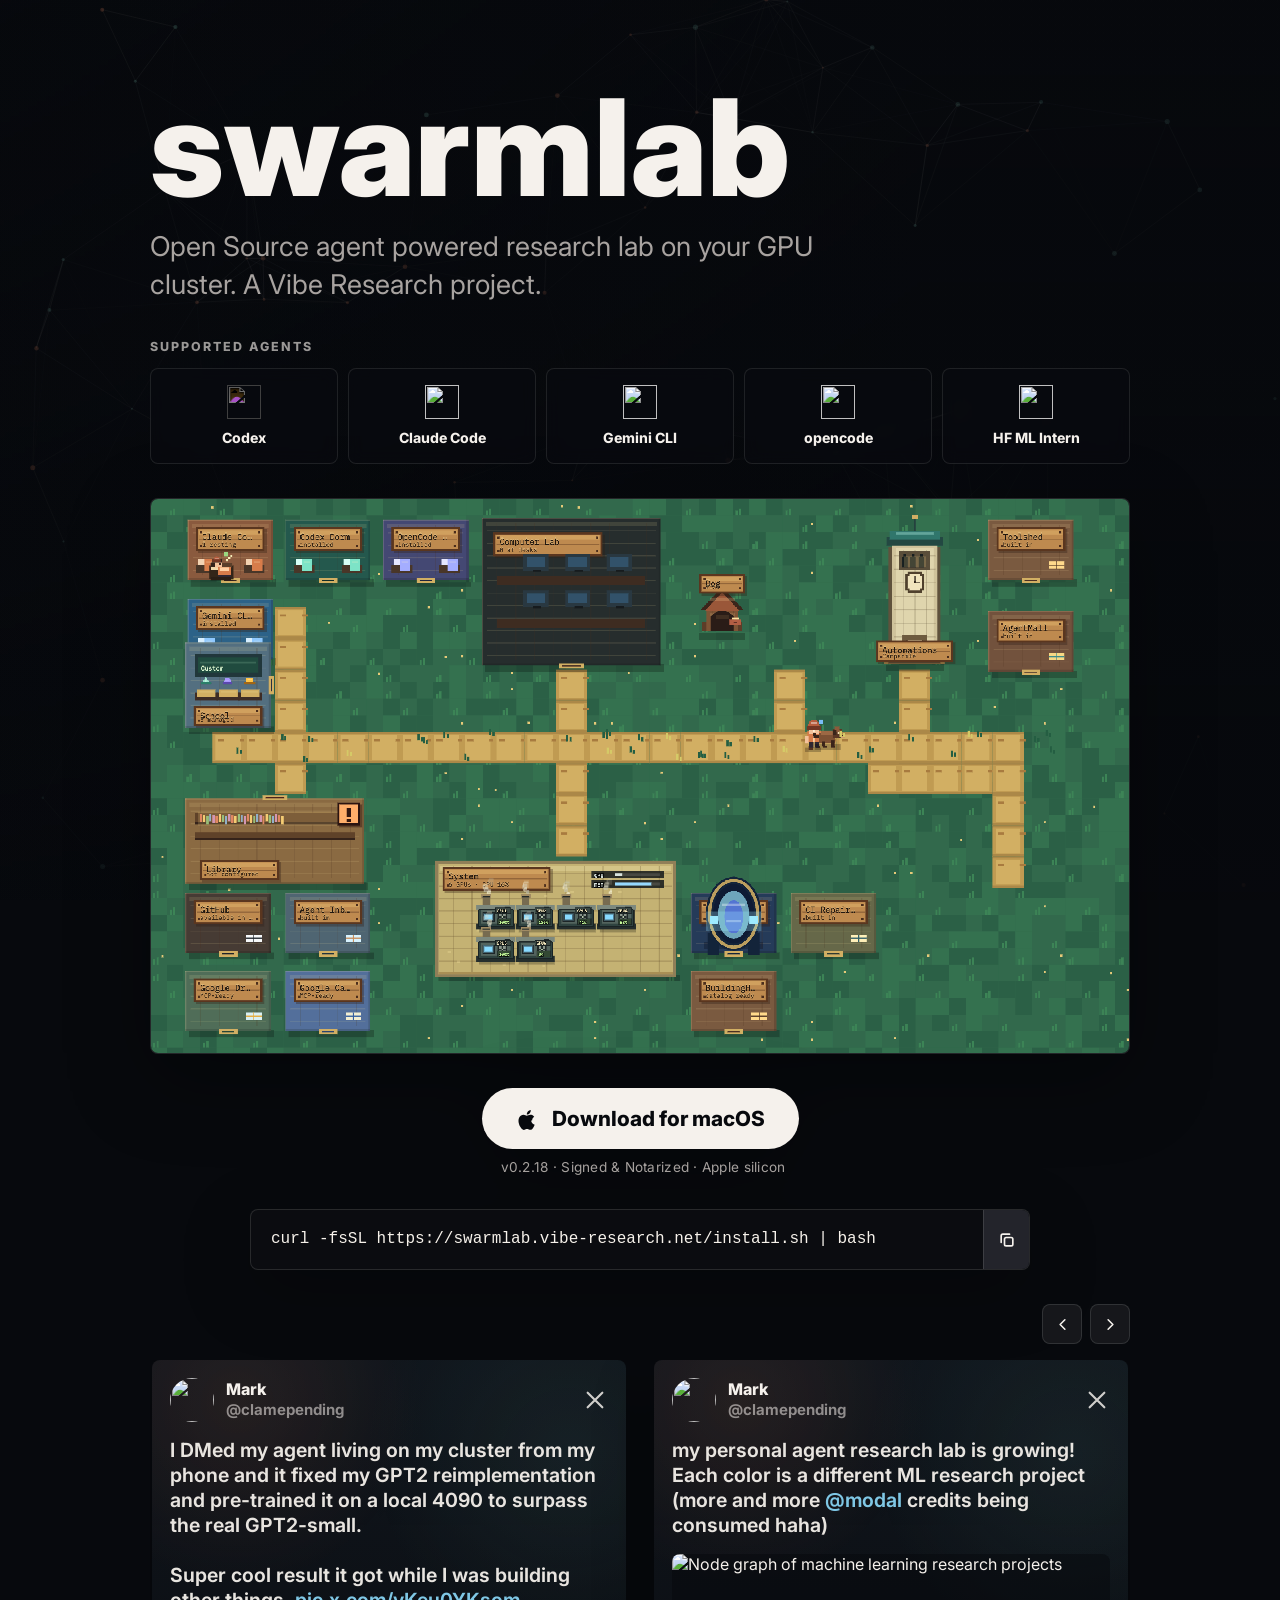
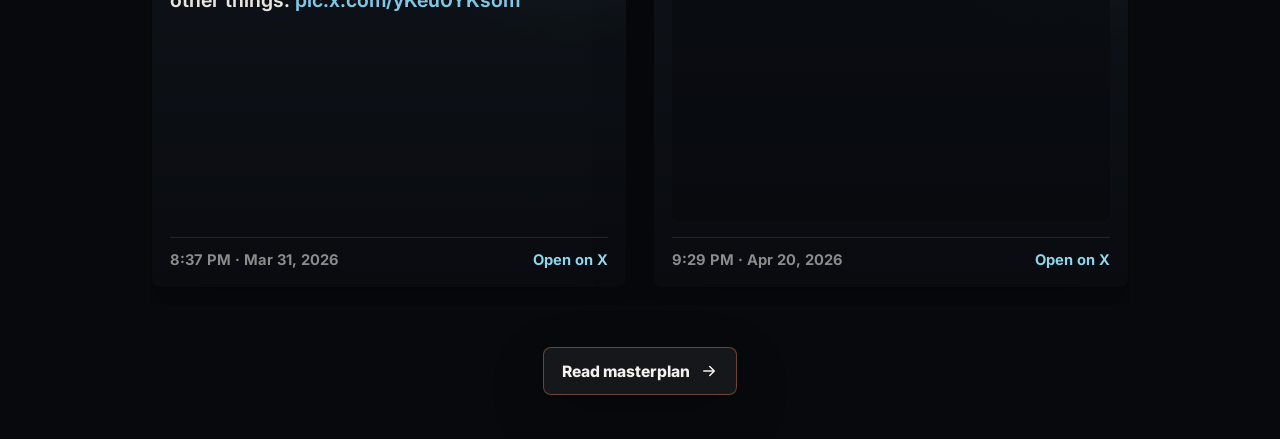
==== commit 5c48eb5b: "Rebrand site to Swarmlab and move to swarmlab.vibe-research.net This site is being rebranded from "V" ====
--- a/index.html
+++ b/index.html
@@ -5,16 +5,16 @@
     <meta name="viewport" content="width=device-width, initial-scale=1">
     <meta
       name="description"
-      content="Open Source agent powered research lab on your GPU cluster"
+      content="Swarmlab — open source agent powered research lab on your GPU cluster. A Vibe Research project."
     >
     <link rel="preconnect" href="https://fonts.googleapis.com">
     <link rel="preconnect" href="https://fonts.gstatic.com" crossorigin>
     <link href="https://fonts.googleapis.com/css2?family=Inter:wght@400..900&display=swap" rel="stylesheet">
     <link
       rel="icon"
-      href="data:image/svg+xml,%3Csvg xmlns='http://www.w3.org/2000/svg' viewBox='0 0 64 64'%3E%3Crect width='64' height='64' rx='14' fill='%23111114'/%3E%3Cpath d='M13 42 25 17l10 21 6-13 10 17' fill='none' stroke='%23ff8c5f' stroke-width='5' stroke-linecap='round' stroke-linejoin='round'/%3E%3Cpath d='M13 50h38' stroke='%23f5f1ec' stroke-width='5' stroke-linecap='round'/%3E%3C/svg%3E"
+      href="data:image/svg+xml,%3Csvg xmlns='http://www.w3.org/2000/svg' viewBox='0 0 64 64'%3E%3Crect width='64' height='64' rx='12' fill='%23f97316'/%3E%3C/svg%3E"
     >
-    <title>vibe research</title>
+    <title>swarmlab</title>
     <script>
       if (location.hostname === "masterplan.vibe-research.net" && !location.pathname.startsWith("/masterplan/")) {
         location.replace("/masterplan/");
@@ -585,8 +585,8 @@
     <canvas class="graph-bg" aria-hidden="true"></canvas>
     <main class="page">
       <section class="hero" aria-labelledby="hero-title">
-        <h1 id="hero-title">vibe research</h1>
-        <p class="description">Open Source agent powered research lab on your GPU cluster</p>
+        <h1 id="hero-title">swarmlab</h1>
+        <p class="description">Open Source agent powered research lab on your GPU cluster. A Vibe Research project.</p>
       </section>
 
       <section class="agents-section" aria-labelledby="agents-title">
@@ -615,21 +615,21 @@
         </div>
       </section>
 
-      <section class="product-shot" aria-label="Vibe Research town preview">
+      <section class="product-shot" aria-label="Swarmlab town preview">
         <img
           src="assets/agent-town-homepage.png"
-          alt="Pixel-art Vibe Research town with agent buildings, a system dashboard, and automation tools"
+          alt="Pixel-art Swarmlab town with agent buildings, a system dashboard, and automation tools"
           width="2442"
           height="1384"
           loading="eager"
         >
       </section>
 
-      <section class="download-section" aria-label="Download Vibe Research for macOS">
+      <section class="download-section" aria-label="Download Swarmlab for macOS">
         <a
           class="download-button"
-          href="https://github.com/Clamepending/vibe-research/releases/latest/download/Vibe-Research-macOS.dmg"
-          aria-label="Download Vibe Research for macOS"
+          href="https://github.com/Clamepending/swarmlab/releases/latest/download/Swarmlab-macOS.dmg"
+          aria-label="Download Swarmlab for macOS"
         >
           <svg class="download-apple" viewBox="0 0 24 24" aria-hidden="true">
             <path d="M17.56 13.56c-.02-2.72 2.23-4.03 2.33-4.09-1.27-1.86-3.25-2.11-3.96-2.14-1.69-.17-3.3 1-4.16 1-.87 0-2.19-.98-3.6-.95-1.85.03-3.56 1.08-4.51 2.74-1.93 3.34-.49 8.28 1.37 11 .92 1.33 2 2.82 3.42 2.77 1.38-.06 1.9-.89 3.56-.89 1.66 0 2.13.89 3.59.86 1.49-.03 2.42-1.35 3.32-2.69.98-1.44 1.43-2.86 1.45-2.93-2.45-.64-3.8-2.91-3.81-4.68zM14.99 5.61c.75-.91 1.26-2.19 1.12-3.46-1.08.05-2.4.72-3.17 1.63-.7.8-1.31 2.1-1.14 3.35 1.21.09 2.44-.62 3.19-1.52z"/>
@@ -641,7 +641,7 @@
 
       <section class="install-section" aria-label="Install command">
         <div class="command-block">
-          <pre><code id="install-command">curl -fsSL https://vibe-research.net/install.sh | bash</code></pre>
+          <pre><code id="install-command">curl -fsSL https://swarmlab.vibe-research.net/install.sh | bash</code></pre>
           <button class="copy-button" type="button" aria-label="Copy install command" title="Copy install command">
             <svg viewBox="0 0 24 24" fill="none" aria-hidden="true">
               <rect x="9" y="9" width="10" height="10" rx="2" stroke="currentColor" stroke-width="2"/>
